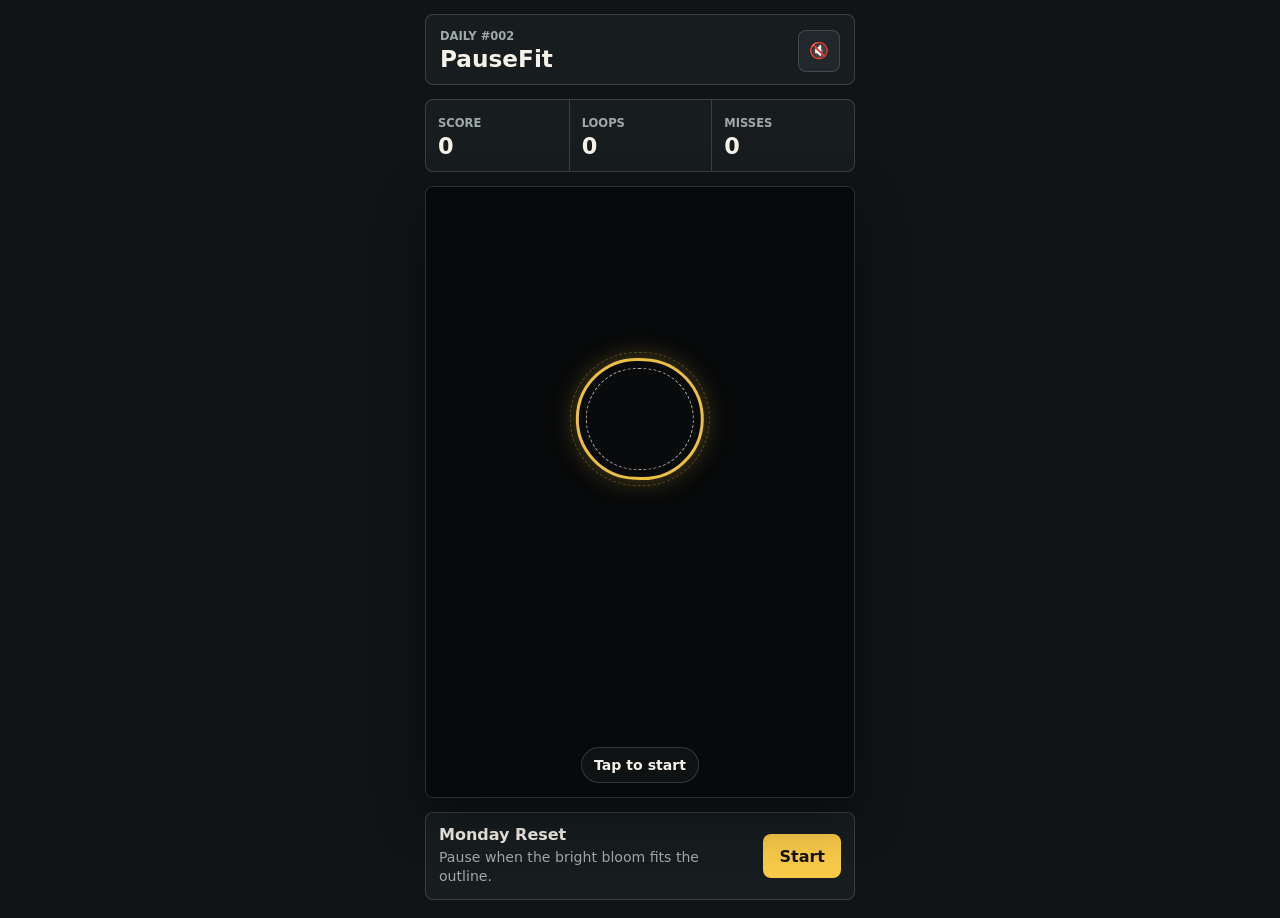
==== pausefit/index.html @ 8c141c20 "Add PauseFit daily prototype" ====
<!doctype html>
<html lang="en">
  <head>
    <meta charset="utf-8" />
    <meta name="viewport" content="width=device-width, initial-scale=1, viewport-fit=cover" />
    <meta name="theme-color" content="#101415" />
    <meta
      name="description"
      content="A daily pause challenge. Watch one real video loop and tap when the subject fits the outline."
    />
    <meta property="og:title" content="PauseFit Daily" />
    <meta
      property="og:description"
      content="One daily video. Pause at the perfect frame. Lowest score wins."
    />
    <title>PauseFit Daily</title>
    <link rel="stylesheet" href="./styles.css" />
  </head>
  <body>
    <main class="app" aria-live="polite">
      <section class="game-shell" aria-label="PauseFit daily challenge">
        <header class="topbar">
          <div>
            <p class="eyebrow" id="dailyLabel">Daily</p>
            <h1>PauseFit</h1>
          </div>
          <button class="icon-button" id="muteButton" type="button" aria-label="Toggle sound">
            <span aria-hidden="true" id="muteIcon">🔇</span>
          </button>
        </header>

        <div class="score-strip" aria-label="Current score">
          <div>
            <span class="score-label">Score</span>
            <strong id="scoreValue">0</strong>
          </div>
          <div>
            <span class="score-label">Loops</span>
            <strong id="loopValue">0</strong>
          </div>
          <div>
            <span class="score-label">Misses</span>
            <strong id="missValue">0</strong>
          </div>
        </div>

        <div class="video-stage" id="videoStage">
          <video
            id="challengeVideo"
            playsinline
            muted
            preload="auto"
            aria-label="Daily challenge video"
          ></video>
          <div class="outline" id="targetOutline" aria-hidden="true"></div>
          <div class="tap-shield" id="tapShield" role="button" tabindex="0" aria-label="Pause video"></div>
          <div class="status-pill" id="statusPill">Tap to start</div>
        </div>

        <section class="challenge-info">
          <div>
            <p class="topic" id="topicName">Loading daily</p>
            <p class="hint" id="hintText">Watch the loop, then tap when the moving subject fits the outline.</p>
          </div>
          <button class="primary-button" id="startButton" type="button">Start</button>
        </section>
      </section>

      <dialog class="result-dialog" id="resultDialog">
        <div class="result-card" id="resultCard">
          <p class="eyebrow" id="resultDaily">Daily</p>
          <h2 id="resultTitle">Solved</h2>
          <div class="big-score">
            <span>Score</span>
            <strong id="resultScore">0</strong>
          </div>
          <div class="result-stats">
            <span id="resultLoops">0 loops</span>
            <span id="resultMisses">0 misses</span>
          </div>
          <pre id="shareText" class="share-text"></pre>
        </div>
        <div class="result-actions">
          <button class="primary-button" id="shareButton" type="button">Share</button>
          <button class="secondary-button" id="copyButton" type="button">Copy Text</button>
          <button class="secondary-button" id="closeResultButton" type="button">Close</button>
        </div>
      </dialog>
    </main>

    <script src="./app.js"></script>
  </body>
</html>
---- pausefit/styles.css ----
:root {
  color-scheme: dark;
  --bg: #101415;
  --panel: #171d1f;
  --panel-strong: #20282b;
  --text: #f5f0e8;
  --muted: #9eaaa7;
  --line: rgba(245, 240, 232, 0.16);
  --accent: #f7c948;
  --good: #4ddc88;
  --bad: #ff5f57;
  --shadow: 0 18px 50px rgba(0, 0, 0, 0.42);
  font-family: Inter, ui-sans-serif, system-ui, -apple-system, BlinkMacSystemFont, "Segoe UI", sans-serif;
}

* {
  box-sizing: border-box;
}

html,
body {
  min-height: 100%;
}

body {
  margin: 0;
  background: var(--bg);
  color: var(--text);
}

button {
  color: inherit;
  font: inherit;
}

.app {
  min-height: 100svh;
  display: grid;
  place-items: center;
  padding: max(14px, env(safe-area-inset-top)) 14px max(18px, env(safe-area-inset-bottom));
}

.game-shell {
  width: min(100%, 430px);
  min-height: calc(100svh - 32px);
  display: flex;
  flex-direction: column;
  gap: 14px;
}

.topbar,
.challenge-info,
.score-strip {
  background: var(--panel);
  border: 1px solid var(--line);
  border-radius: 8px;
}

.topbar {
  display: flex;
  align-items: center;
  justify-content: space-between;
  padding: 14px 14px 12px;
}

.eyebrow,
.score-label,
.topic,
.hint {
  margin: 0;
}

.eyebrow,
.score-label {
  color: var(--muted);
  font-size: 0.72rem;
  font-weight: 800;
  letter-spacing: 0;
  text-transform: uppercase;
}

h1,
h2 {
  margin: 2px 0 0;
  letter-spacing: 0;
}

h1 {
  font-size: 1.45rem;
}

h2 {
  font-size: 1.7rem;
}

.icon-button {
  width: 42px;
  height: 42px;
  display: grid;
  place-items: center;
  border: 1px solid var(--line);
  border-radius: 8px;
  background: var(--panel-strong);
}

.score-strip {
  display: grid;
  grid-template-columns: repeat(3, 1fr);
  overflow: hidden;
}

.score-strip > div {
  min-width: 0;
  padding: 12px;
  border-left: 1px solid var(--line);
}

.score-strip > div:first-child {
  border-left: 0;
}

.score-strip strong {
  display: block;
  margin-top: 2px;
  font-size: 1.4rem;
}

.video-stage {
  position: relative;
  width: 100%;
  aspect-ratio: 9 / 16;
  max-height: 68svh;
  overflow: hidden;
  border: 1px solid var(--line);
  border-radius: 8px;
  background: #080a0b;
  box-shadow: var(--shadow);
  touch-action: manipulation;
}

video {
  width: 100%;
  height: 100%;
  display: block;
  object-fit: cover;
  background: #080a0b;
}

.outline {
  position: absolute;
  left: var(--outline-x, 50%);
  top: var(--outline-y, 50%);
  width: var(--outline-w, 30%);
  height: var(--outline-h, 18%);
  transform: translate(-50%, -50%) rotate(var(--outline-r, 0deg));
  border: 3px solid rgba(247, 201, 72, 0.95);
  border-radius: var(--outline-radius, 999px);
  box-shadow: 0 0 0 999px rgba(0, 0, 0, 0.11), 0 0 24px rgba(247, 201, 72, 0.35);
  pointer-events: none;
}

.outline::before,
.outline::after {
  content: "";
  position: absolute;
  inset: 7px;
  border: 1px dashed rgba(245, 240, 232, 0.7);
  border-radius: inherit;
}

.outline::after {
  inset: -9px;
  border-color: rgba(247, 201, 72, 0.28);
}

.tap-shield {
  position: absolute;
  inset: 0;
  cursor: pointer;
}

.status-pill {
  position: absolute;
  left: 50%;
  bottom: 14px;
  max-width: calc(100% - 28px);
  transform: translateX(-50%);
  padding: 9px 12px;
  border-radius: 999px;
  background: rgba(16, 20, 21, 0.86);
  border: 1px solid var(--line);
  color: var(--text);
  font-size: 0.88rem;
  font-weight: 800;
  text-align: center;
  white-space: nowrap;
  transition: background 150ms ease, color 150ms ease;
}

.status-pill.good {
  background: rgba(77, 220, 136, 0.95);
  color: #07110b;
}

.status-pill.bad {
  background: rgba(255, 95, 87, 0.95);
  color: #160403;
}

.challenge-info {
  display: grid;
  grid-template-columns: 1fr auto;
  gap: 12px;
  align-items: center;
  padding: 13px;
}

.topic {
  color: var(--text);
  font-weight: 850;
  line-height: 1.15;
}

.hint {
  margin-top: 4px;
  color: var(--muted);
  font-size: 0.88rem;
  line-height: 1.35;
}

.primary-button,
.secondary-button {
  min-height: 44px;
  border-radius: 8px;
  border: 1px solid transparent;
  padding: 0 15px;
  font-weight: 850;
  white-space: nowrap;
}

.primary-button {
  background: var(--accent);
  color: #151004;
}

.secondary-button {
  background: var(--panel-strong);
  border-color: var(--line);
}

.result-dialog {
  width: min(calc(100% - 28px), 410px);
  padding: 0;
  border: 1px solid var(--line);
  border-radius: 8px;
  background: var(--panel);
  color: var(--text);
  box-shadow: var(--shadow);
}

.result-dialog::backdrop {
  background: rgba(0, 0, 0, 0.66);
}

.result-card {
  padding: 18px;
}

.big-score {
  margin-top: 16px;
  padding: 14px;
  border: 1px solid var(--line);
  border-radius: 8px;
  background: #111617;
}

.big-score span {
  color: var(--muted);
  font-size: 0.82rem;
  font-weight: 800;
}

.big-score strong {
  display: block;
  margin-top: 2px;
  font-size: 3rem;
  line-height: 1;
}

.result-stats {
  display: flex;
  gap: 8px;
  flex-wrap: wrap;
  margin-top: 12px;
  color: var(--muted);
  font-weight: 750;
}

.share-text {
  margin: 14px 0 0;
  padding: 12px;
  border-radius: 8px;
  background: #0d1112;
  border: 1px solid var(--line);
  color: var(--text);
  font: 750 0.92rem/1.45 ui-monospace, SFMono-Regular, Menlo, Consolas, monospace;
  white-space: pre-wrap;
}

.result-actions {
  display: grid;
  grid-template-columns: 1fr 1fr;
  gap: 10px;
  padding: 0 18px 18px;
}

.result-actions .primary-button {
  grid-column: 1 / -1;
}

@media (max-height: 720px) {
  .app {
    align-items: start;
  }

  .video-stage {
    max-height: 56svh;
  }
}

@media (prefers-reduced-motion: reduce) {
  *,
  *::before,
  *::after {
    transition-duration: 0.01ms !important;
    animation-duration: 0.01ms !important;
  }
}
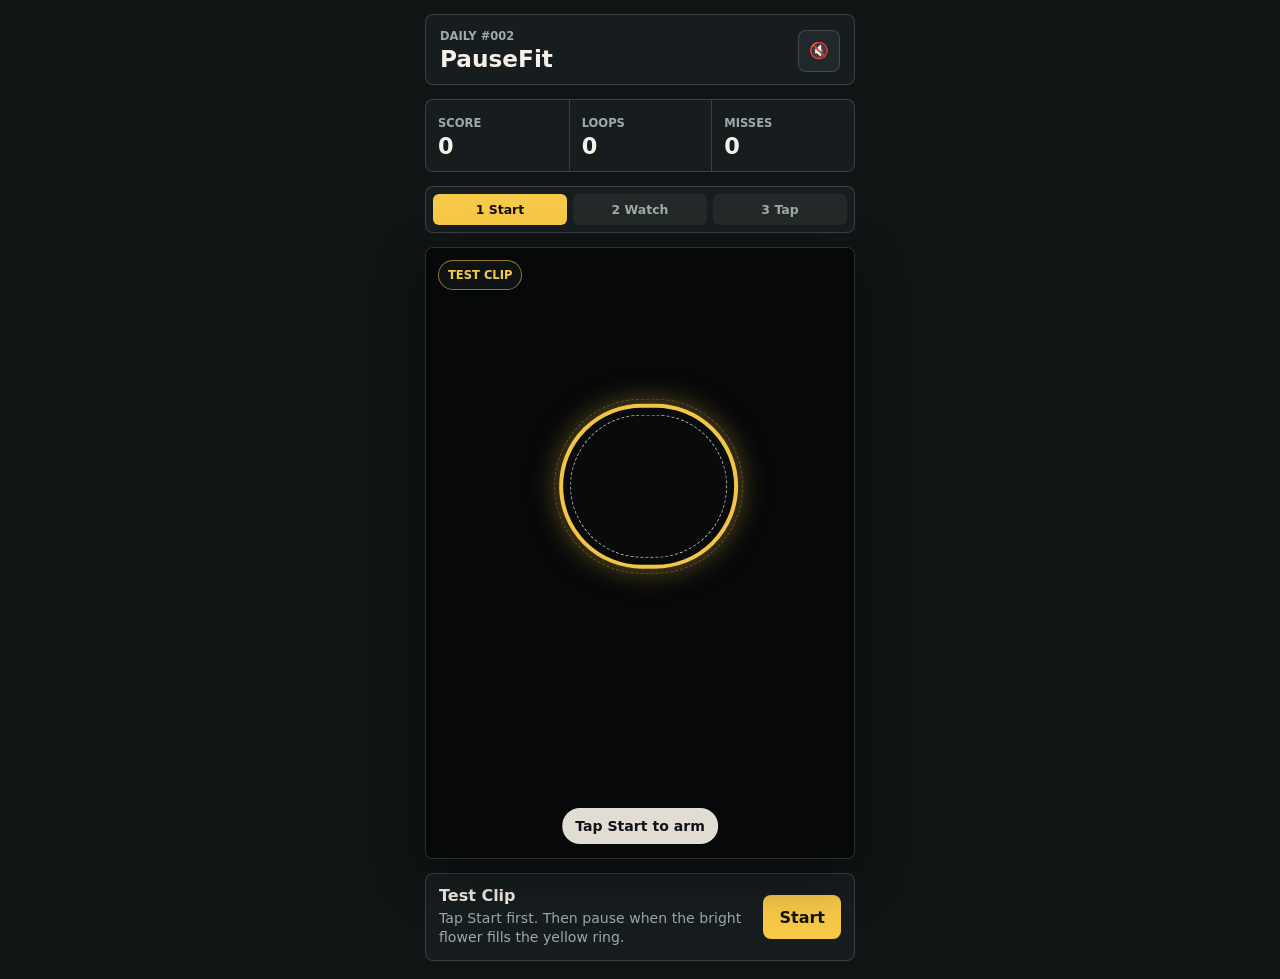
==== commit 5416adb3: "Make PauseFit test clip more guided" ====
--- a/pausefit/index.html
+++ b/pausefit/index.html
@@ -44,6 +44,12 @@
           </div>
         </div>
 
+        <div class="coach-strip" aria-label="Game steps">
+          <span class="coach-step active" id="stepStart">1 Start</span>
+          <span class="coach-step" id="stepWatch">2 Watch</span>
+          <span class="coach-step" id="stepTap">3 Tap</span>
+        </div>
+
         <div class="video-stage" id="videoStage">
           <video
             id="challengeVideo"
@@ -53,8 +59,9 @@
             aria-label="Daily challenge video"
           ></video>
           <div class="outline" id="targetOutline" aria-hidden="true"></div>
+          <div class="test-badge" id="testBadge">Test clip</div>
           <div class="tap-shield" id="tapShield" role="button" tabindex="0" aria-label="Pause video"></div>
-          <div class="status-pill" id="statusPill">Tap to start</div>
+          <div class="status-pill" id="statusPill">Tap disabled</div>
         </div>
 
         <section class="challenge-info">
--- a/pausefit/styles.css
+++ b/pausefit/styles.css
@@ -50,7 +50,8 @@
 
 .topbar,
 .challenge-info,
-.score-strip {
+.score-strip,
+.coach-strip {
   background: var(--panel);
   border: 1px solid var(--line);
   border-radius: 8px;
@@ -123,6 +124,34 @@
   display: block;
   margin-top: 2px;
   font-size: 1.4rem;
+}
+
+.coach-strip {
+  display: grid;
+  grid-template-columns: repeat(3, 1fr);
+  gap: 6px;
+  padding: 7px;
+}
+
+.coach-step {
+  min-width: 0;
+  padding: 8px 6px;
+  border-radius: 6px;
+  color: var(--muted);
+  background: rgba(245, 240, 232, 0.05);
+  font-size: 0.78rem;
+  font-weight: 850;
+  text-align: center;
+}
+
+.coach-step.active {
+  color: #151004;
+  background: var(--accent);
+}
+
+.coach-step.done {
+  color: #07110b;
+  background: var(--good);
 }
 
 .video-stage {
@@ -153,9 +182,9 @@
   width: var(--outline-w, 30%);
   height: var(--outline-h, 18%);
   transform: translate(-50%, -50%) rotate(var(--outline-r, 0deg));
-  border: 3px solid rgba(247, 201, 72, 0.95);
+  border: 4px solid rgba(247, 201, 72, 0.98);
   border-radius: var(--outline-radius, 999px);
-  box-shadow: 0 0 0 999px rgba(0, 0, 0, 0.11), 0 0 24px rgba(247, 201, 72, 0.35);
+  box-shadow: 0 0 0 999px rgba(0, 0, 0, 0.18), 0 0 28px rgba(247, 201, 72, 0.52);
   pointer-events: none;
 }
 
@@ -171,6 +200,20 @@
 .outline::after {
   inset: -9px;
   border-color: rgba(247, 201, 72, 0.28);
+}
+
+.test-badge {
+  position: absolute;
+  top: 12px;
+  left: 12px;
+  padding: 7px 9px;
+  border: 1px solid rgba(247, 201, 72, 0.55);
+  border-radius: 999px;
+  background: rgba(16, 20, 21, 0.86);
+  color: var(--accent);
+  font-size: 0.72rem;
+  font-weight: 900;
+  text-transform: uppercase;
 }
 
 .tap-shield {
@@ -207,6 +250,11 @@
   color: #160403;
 }
 
+.status-pill.idle {
+  background: rgba(245, 240, 232, 0.92);
+  color: #101415;
+}
+
 .challenge-info {
   display: grid;
   grid-template-columns: 1fr auto;
